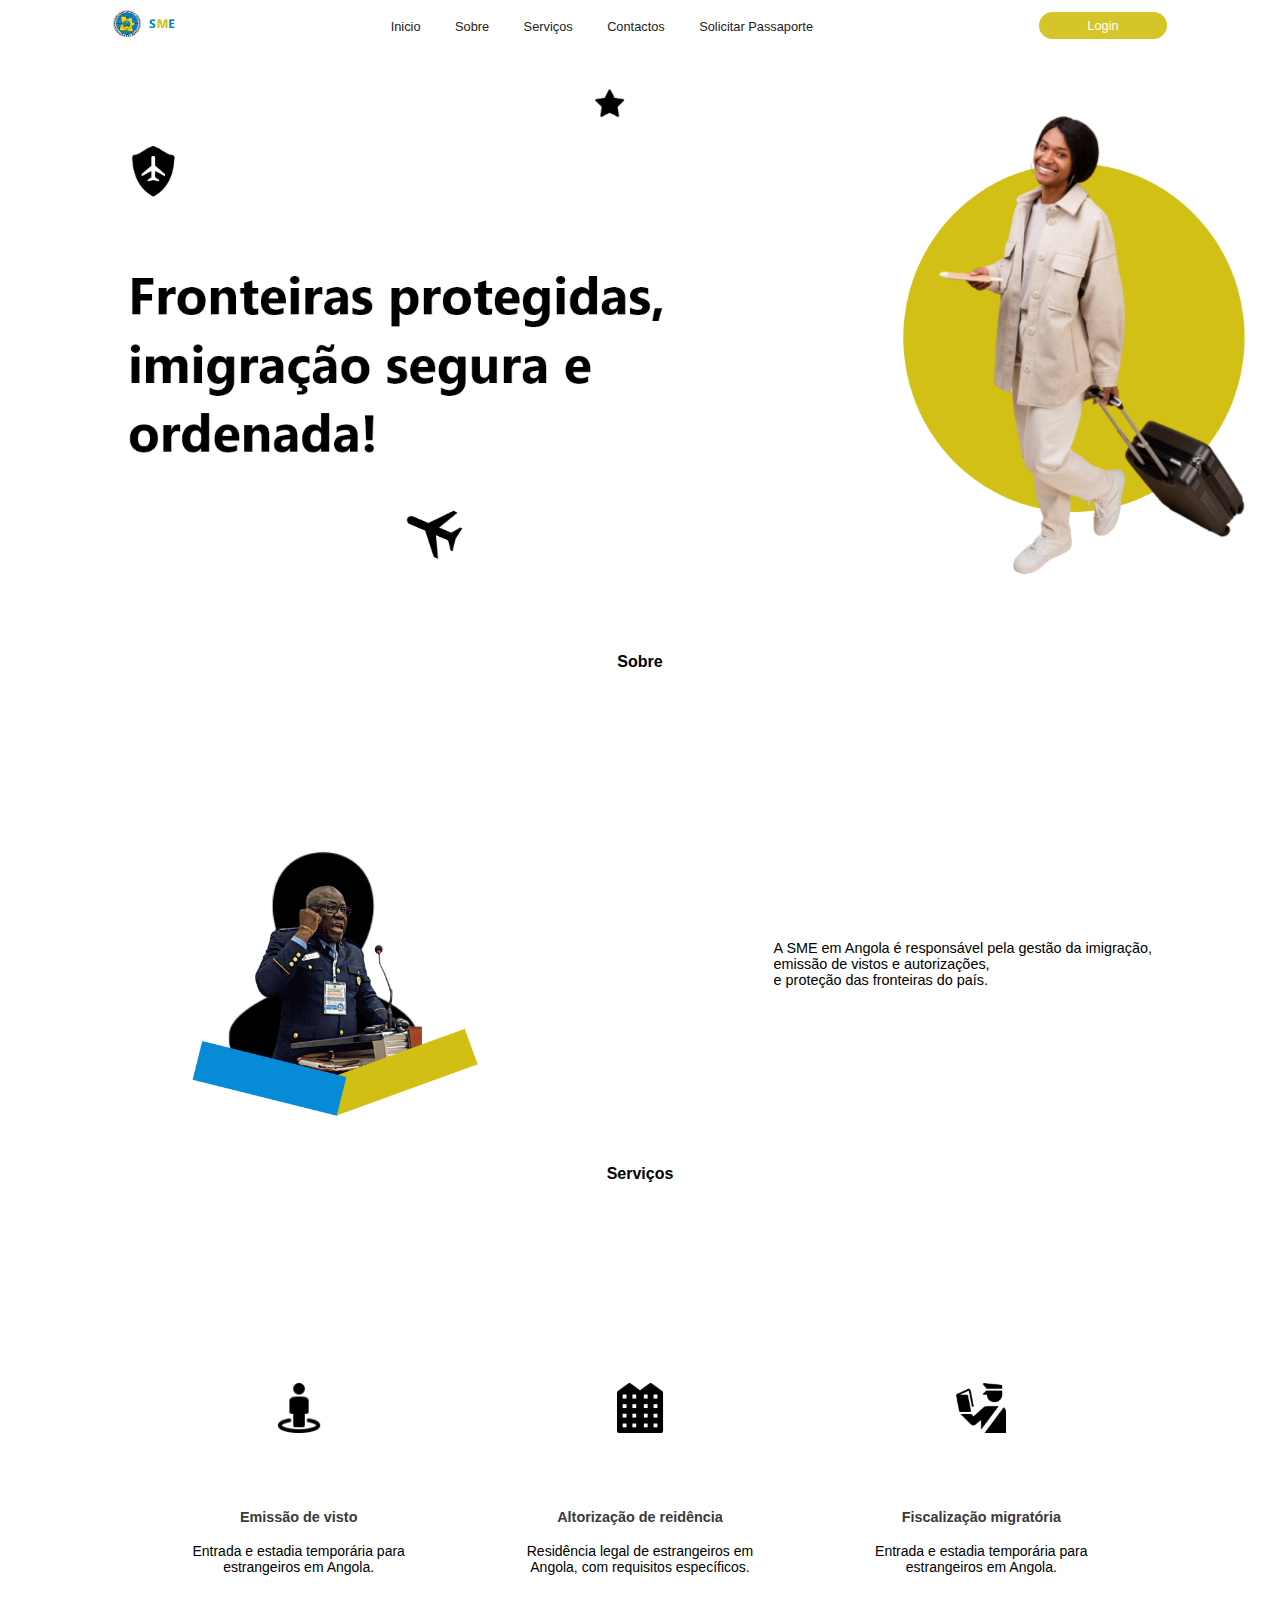
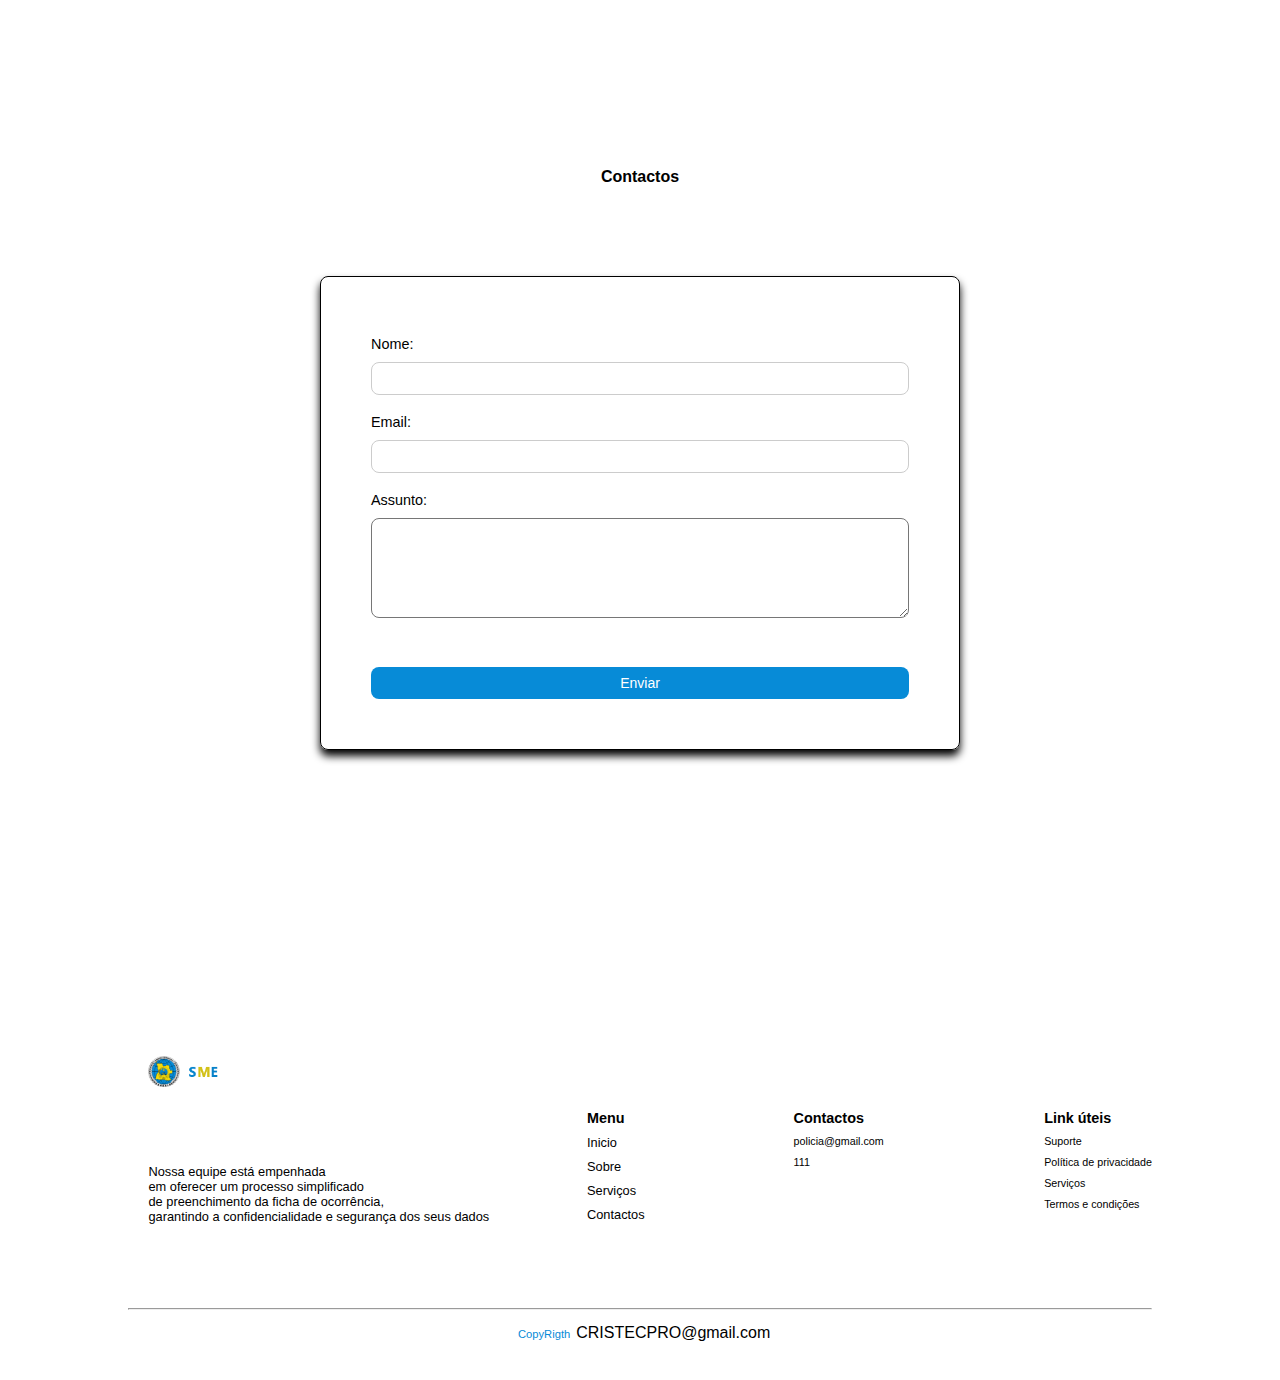
==== index.html @ 7f986eef "subindo projecto" ====
<!DOCTYPE html>
<html lang="Pt">
<head>
    <meta charset="UTF-8">
    <meta name="viewport" content="width=device-width, initial-scale=1.0">
    <link rel="stylesheet" href="css/estilo.css">
    <link rel="stylesheet" href="css/index.css">

    <title>Página inicial</title>
</head>
<body>
   
    
  <header>
        <div class="logo">
        <a href="#"><img src="Img/Logotipo/Grupo 11.png" alt="Logo"></a>  
        </div>
        <nav>
          <ul class="menu">
            <li class="menu-bar"><a href="">Inicio</a></li>
            <li class="menu-bar"><a href="#sobre">Sobre</a></li>
            <li class="menu-bar"><a href="#servicos">Serviços</a></li>
            <li class="menu-bar"><a href="#contactos">Contactos</a></li>
            <li class="menu-bar"><a href="solicitar-passaport.html">Solicitar Passaporte</a></li>
          </ul>
        </nav>
        <button class="botao">Login</button>
      </header>

<div class="centro">

      <img src="Img/Imagens editadas/Grupo 12.png" alt="tema" class="tema-principal">


      <div class="titulo-contentor">
        <h1 class="titulo-1" id="sobre">Sobre</h1>
      </div>
      


<div class="bloco-1">

<img src="Img/Imagens editadas/Grupo 10.png" alt="imagem-bloco-1" >

<p>
    A SME em Angola é responsável pela gestão da imigração, <br>
emissão de vistos e autorizações,<br>
 e proteção das fronteiras do país.
</p>
</div>

<div class="titulo-contentor">

<h1 class="titulo-1" id="servicos">Serviços</h1>


</div>


<div class="bloco2">

    <div class="card-container">
        <div class="card">
          <div class="card-icon">
         <img src="Img/Icone/icons8_street_view_208px.png" alt="">
          </div>
          <div class="card-content">
            <h3>Emissão de visto</h3>
            <p>Entrada e estadia temporária
                para estrangeiros em Angola.</p>
          </div>
        </div>
      
        <div class="card">
          <div class="card-icon">
           <img src="Img/Icone/icons8_apartment_208px.png" alt="">
          </div>
          <div class="card-content">
            <h3>Altorização de reidência</h3>
            <p>Residência legal de estrangeiros em Angola, 
                com requisitos específicos.</p>
          </div>
        </div>
      
        <div class="card">
          <div class="card-icon">
         <img src="Img/Icone/icons8_customs_officer_208px.png" alt="">
          </div>
          <div class="card-content">
            <h3>Fiscalização migratória</h3>
            <p>Entrada e estadia temporária
                para estrangeiros em Angola.</p>
          </div>
        </div>
      </div>
</div>

     <div class="titulo-contentor">
     <h1 class="title" id="contactos">Contactos</h1>
     </div>
    

     <form class=".form" action="php/enviar-contactos.php" method="post">
        <div>
          <label for="name">Nome:</label>
          <input type="text" id="email" name="email" required>
        </div>
        <div>
          <label for="email">Email:</label>
          <input type="email" id="name" name="name" required>
        </div>
        <div>
          <label for="subject">Assunto:</label>
          <textarea id="assunto" name="assunto" required></textarea>
        </div>
        <button type="submit">Enviar</button>
      </form>
      
      <footer class="footer">
         
        <img src="Img/Logotipo/Grupo 11.png" alt="Logotipo" class="logotipo">
        <p class="texto">
          Nossa equipe está empenhada <br>
      em oferecer um processo simplificado <br>
      de preenchimento da ficha de ocorrência, <br>
      garantindo a confidencialidade e segurança dos seus dados<br>
        </p>
        
      
        <ul class="menu-footer">
          <h3 class="titulo-menu">Menu</h3>
          <li><a href="#">Inicio</a></li>
          <li><a href="#">Sobre</a></li>
          <li><a href="#">Serviços</a></li>
          <li><a href="#">Contactos</a></li>
        </ul>


        <div class="link-uteis">
           <h3>Link úteis</h3>
            <h6>Suporte</h6>
            <h6>Política de privacidade</h6>
            <h6>Serviços</h6>
             <h6>Termos e condições</h6>

        </div>
      
        <div class="contactos">
       <h3>Contactos</h3>
           <h6>policia@gmail.com</h6>
           <h6>111</h6>
           
      </div>
      
      
      
      </footer>

<hr class="linha">
<di class="inf"><p><span>CopyRigth</span>CRISTECPRO@gmail.com</p> </di>
</div>   
</body>
<script src="js/index.js"></script>
</html>
---- css/estilo.css ----
* {
  margin: 0;
  padding: 0;
  margin: 0 auto;
  box-sizing: border-box;

}

body{
  font-family: Verdana, Geneva, Tahoma, sans-serif;
  overflow-x: hidden;
  scroll-behavior: smooth;

  
}
.centro{
  scroll-behavior: smooth;
max-width: 80vw;
height: auto;
}
---- css/index.css ----
header {
    display: flex;
    align-items: center;
    justify-content: space-between;
    padding: 10px;
    background-color: #ffffff;
    width: 100%;
    position: fixed;
    scroll-behavior: smooth;
  }

  .logo img {
    height: 3vh;
  }
  
  .menu {
    list-style: none;
    margin: 0;
    padding: 0;
  }
  
  .menu .menu-bar {
    display: inline-block;
    margin-right: 10px;
  }
  
  .menu .menu-bar a {
    position: relative;
    text-decoration: none;
    color: #222121;
    padding: 5px 10px;
    font-size: 0.8rem;
    overflow: hidden;
    
  }
  
  .menu .menu-bar a::before {
    content: "";
    position: absolute;
    bottom: -2px; /* Alterado para a parte inferior */
    left: 0;
    right: 100%;
    height: 2px;
    background-color: #D5C528;
    transition: right 0.5s ease;
  }
  
  .menu .menu-bar a:hover::before {
    right: 0;
  }

  .botao {
    cursor: pointer;
    width: 10vw;
    height: 3vh;
    background-color: #D5C528;
    color: #fff;
    border: none;
    border-radius: 30px;
    font-size: 0.8rem;
    transition: background-color 0.5s ease-in-out, color 0.5s ease-in-out;
  }
  .botao:hover{
    background-color: #000000;
    transition: background-color 0.5s ease-in-out, color 0.5s ease-in-out;
  }

  .menu-com-sombra {
    box-shadow: 0px 2px 5px rgba(0, 0, 0, 0.3);
  }
 

  .tema-principal{
    width: 90vw;
    margin-top: 5vh;
  }
  

  .titulo-contentor {
    display: flex;
    align-items: center;
    justify-content: center;
margin-top: 5vh;
  }
  
  .titulo-1{
    text-align: center;
    font-size: 1rem; 
  }
  
  .bloco-1{
    width: 100%;
    margin-top: 5vh;
   
  }

  .bloco-1 img{
width: 350px;
margin-top: 15vh;
margin-right: 1110%;

  }

  .bloco-1 p{
    float: right;
    margin-top: -20vh;
    font-size: 0.9rem;
  }


   .card-container {
    margin-top: 10vh;
    display: flex;
    justify-content: space-between;
  }
  
  .card {
    flex-basis: calc(30.33% - 20px);
   
    padding: 20px;
    height: 50vh;
    
   
  }
  
  .card-icon {
  
    text-align: center;
    margin-bottom: 10px;
  }

  .card img{
    margin-top: 10vh;
width: 50px;
  }
  
  .card-content h3 {
    color: #3a3a3a;
    margin-top: 8vh;
    font-size: 0.9rem;
    margin-bottom: 10px;
    text-align: center;
  }
  
  .card-content p {
    margin-top: 2vh;
    font-size: 14px;
    text-align: center;
  }

  
  form {
    margin-top: 10vh;
    border:solid 1px #000000;
    box-shadow: 0px 6px 8px  #000000;
    width: 50vw;
    padding: 50px 50px;
    border-radius: 8px;
  }

  label {
    margin-top: 1vh;
    display: block;
    margin-bottom: 10px;
    font-size: 0.9rem;
  }

  input[type="email"],
  input[type="text"] {
    width: 100%;
    padding: 8px;
    margin-bottom: 10px;
    border: 1px solid #ccc;
    border-radius: 8px;
  }

  button[type="submit"] {
    padding: 8px 16px;
    background-color: #078BD7;
    color: #fff;
    border: none;
    border-radius: 8px;
    font-size: 14px;
    cursor: pointer;
    margin-top: 5vh;
    width: 100%;
  }

  #assunto {
    width: 100%;
    height: 100px;
    padding: 10px;
    border-radius: 8px;
  }

  .title{
    font-size: 1rem;   
  }
  

  .footer{
    margin-top: 10vh;
    position: relative;
    width: 100%;
    height: 60vh; 
    overflow: hidden;
  }
    
    
    .footer .texto{
  
      position: absolute;
    margin-top: 36vh;
    color: #000000;
    text-align: left;
    margin-left: 2%;
    font-size: 0.8rem;
    }
  
    .footer .logotipo{
      margin-left: 2%;
      width: 70px;
      position: absolute;
      margin-top: 24vh;
    }
  
    .footer ul{
      position: absolute;
      display: block;
      left: 50%;
      margin-top: 30vh;
    }
  
    .footer li{
      font-size: 0.8rem;
      margin-top: 1vh;
     
    }
  
    .footer li ,a{
      color: #000000;
    }
  
    .titulo-menu{
      margin-top: 0.vh;
      color: #000000;
      font-size: 0.9rem;
    }
  
    .contactos{
  left:65%;
  display: block;
  margin-top:30vh;
  position: absolute;
  
    }
  
    .contactos h3{
      font-size: 0.9rem;
      color: #000000;
    }
  
a{
  text-decoration: none;
}

    .contactos h6{
      font-weight: normal;
      margin-top: 1vh;
      color: #000000;
  
    }

    .menu-footer{
      margin-top: -10vh;
      position: absolute;
   list-style: none;
   right: 33%;
   margin-left: -53px;
    }
    .link-uteis{
      float: right;
      margin-top: 30vh;
    }
 .link-uteis h6{
  margin-top: 1vh;
  font-weight: normal;
 }

 .link-uteis h3{
  font-size: 0.9rem;
 }

 .linha{

  margin-top: -8vh;
 }
 .inf{
  position: absolute;
 
  width: 100%;
 margin-left:30%;
 margin-top:1.5vh;
 
 }

 .inf span{
 font-size: 0.7rem;
  color: #078BD7;

  margin: 2px 6px;
 }
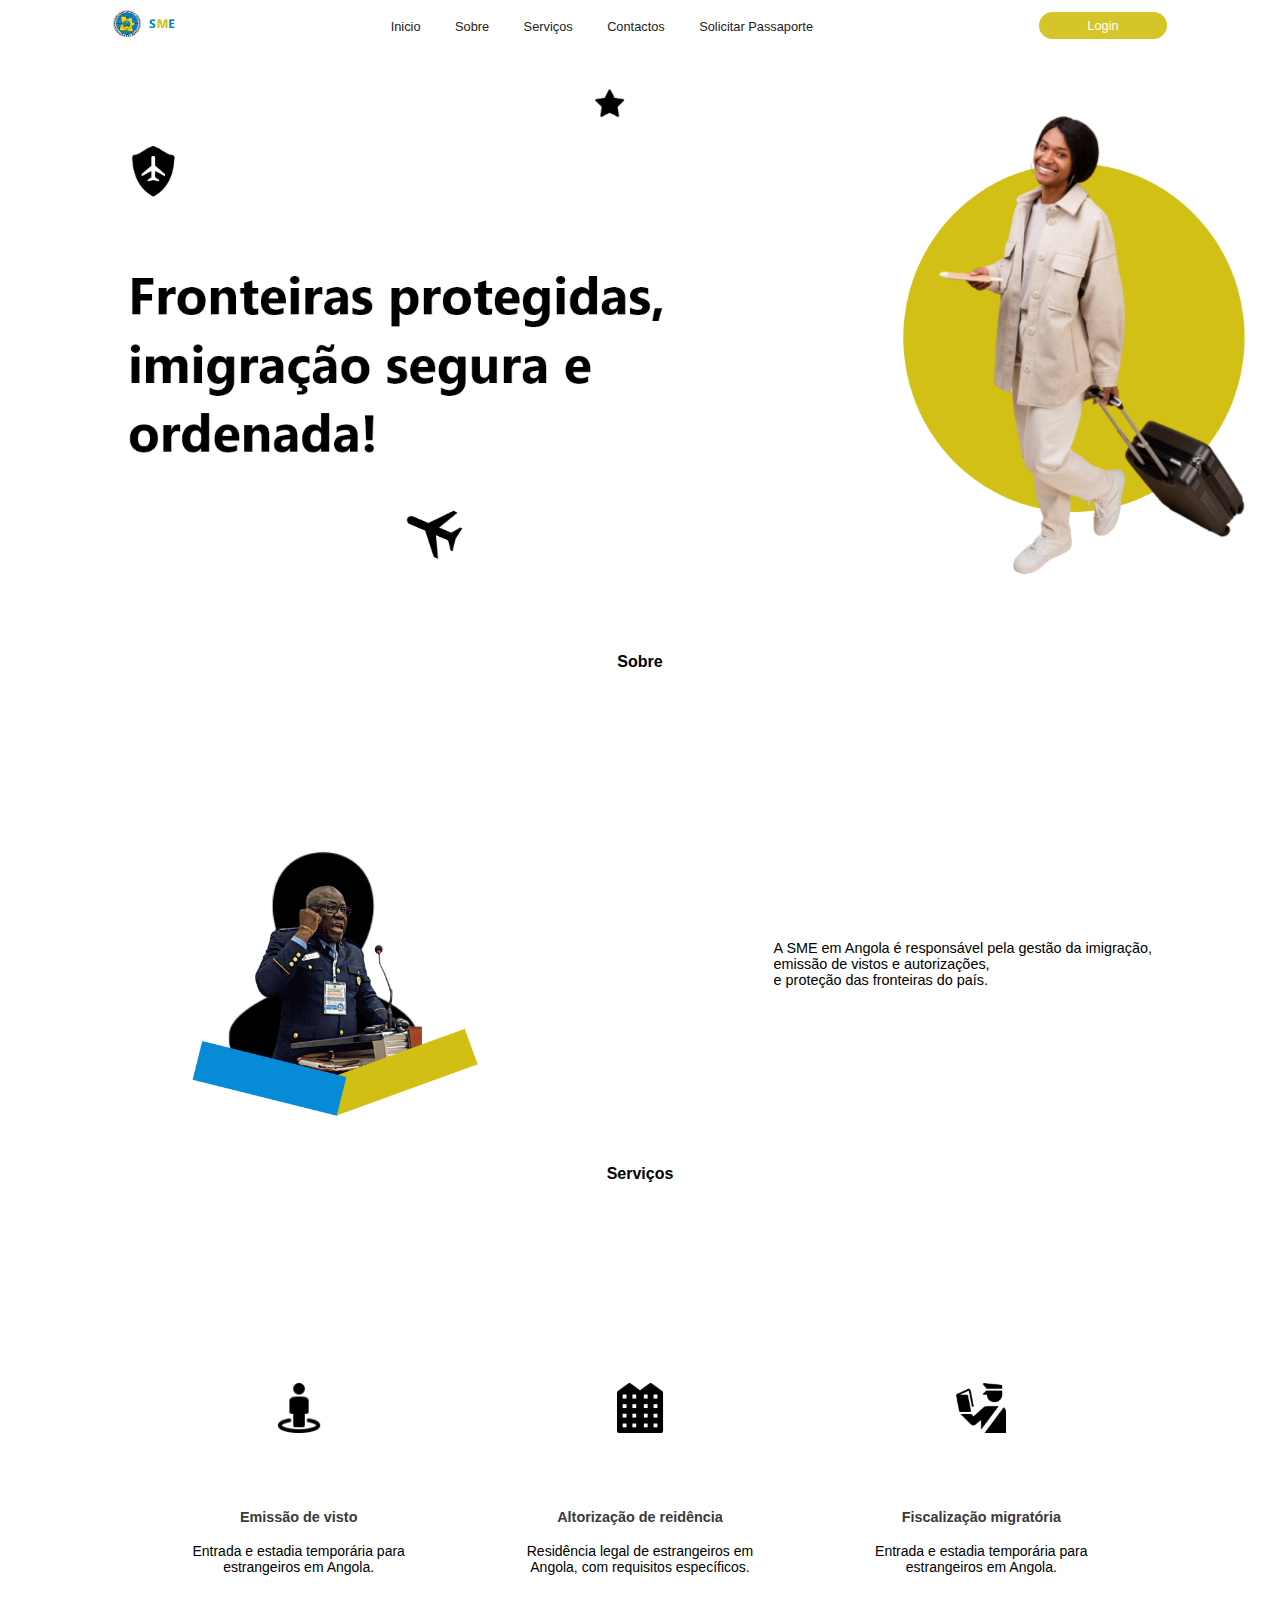
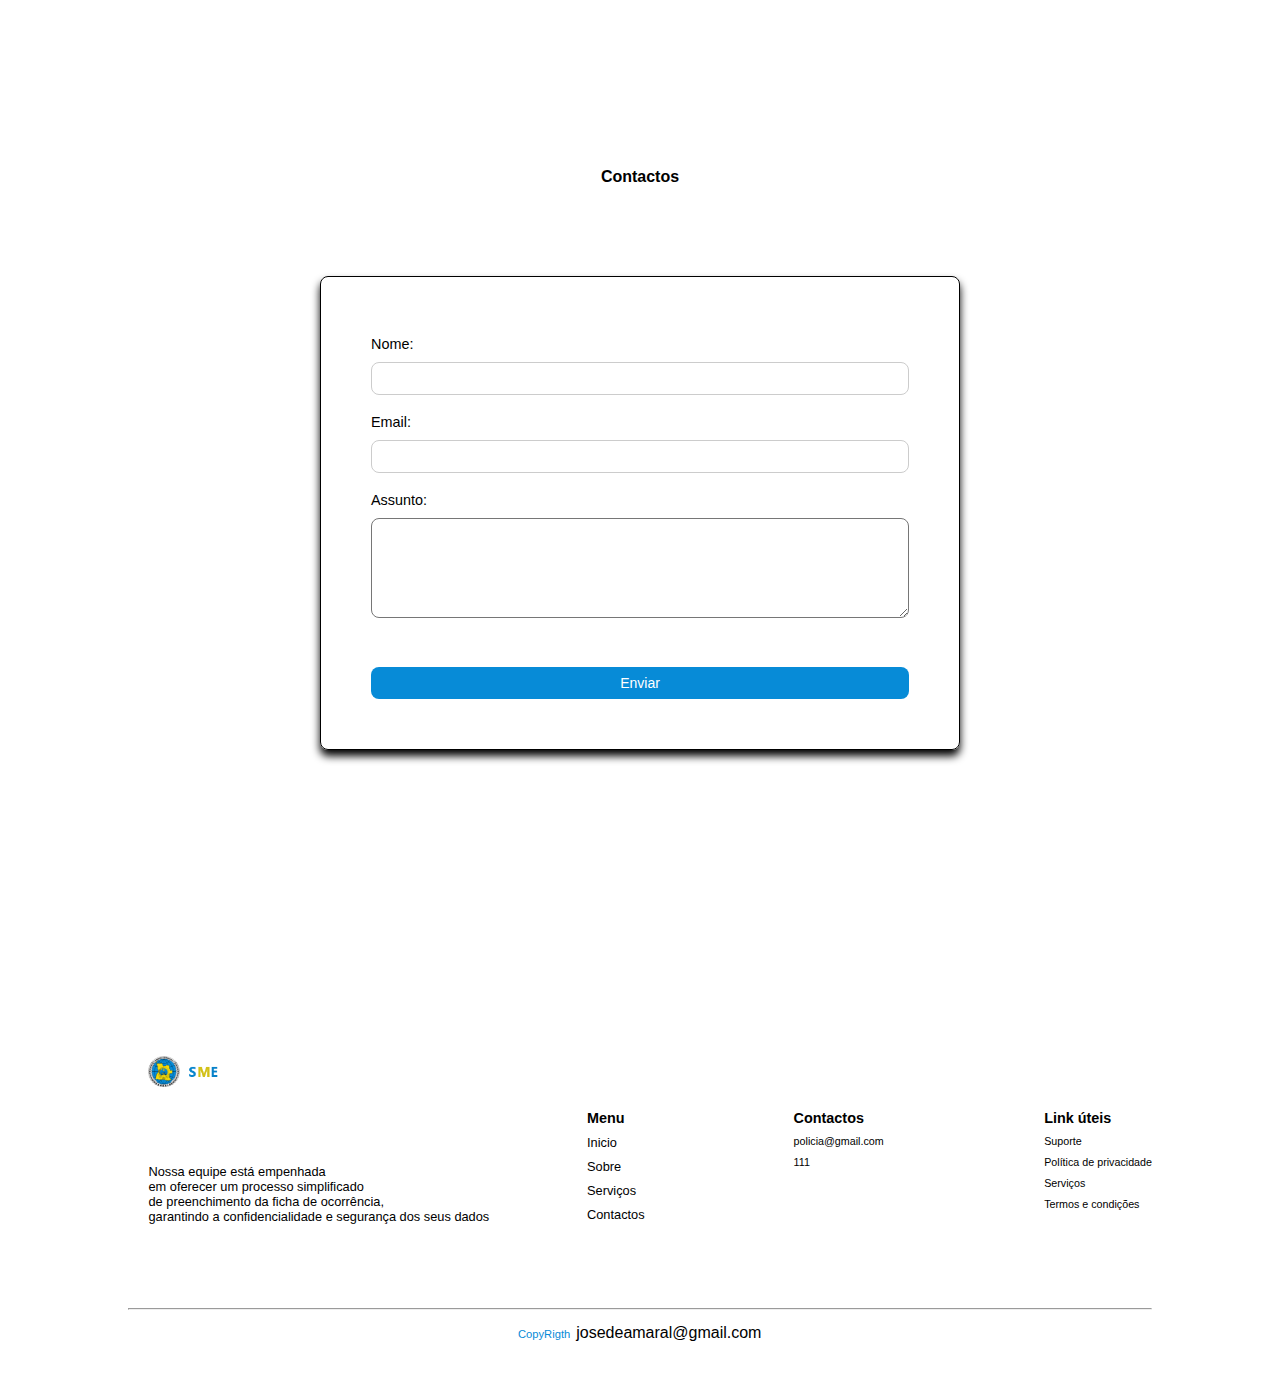
==== commit e621cf6a: "iniciando o backend" ====
--- a/index.html
+++ b/index.html
@@ -157,7 +157,7 @@
       </footer>
 
 <hr class="linha">
-<di class="inf"><p><span>CopyRigth</span>CRISTECPRO@gmail.com</p> </di>
+<di class="inf"><p><span>CopyRigth</span>josedeamaral@gmail.com</p> </di>
 </div>   
 </body>
 <script src="js/index.js"></script>
